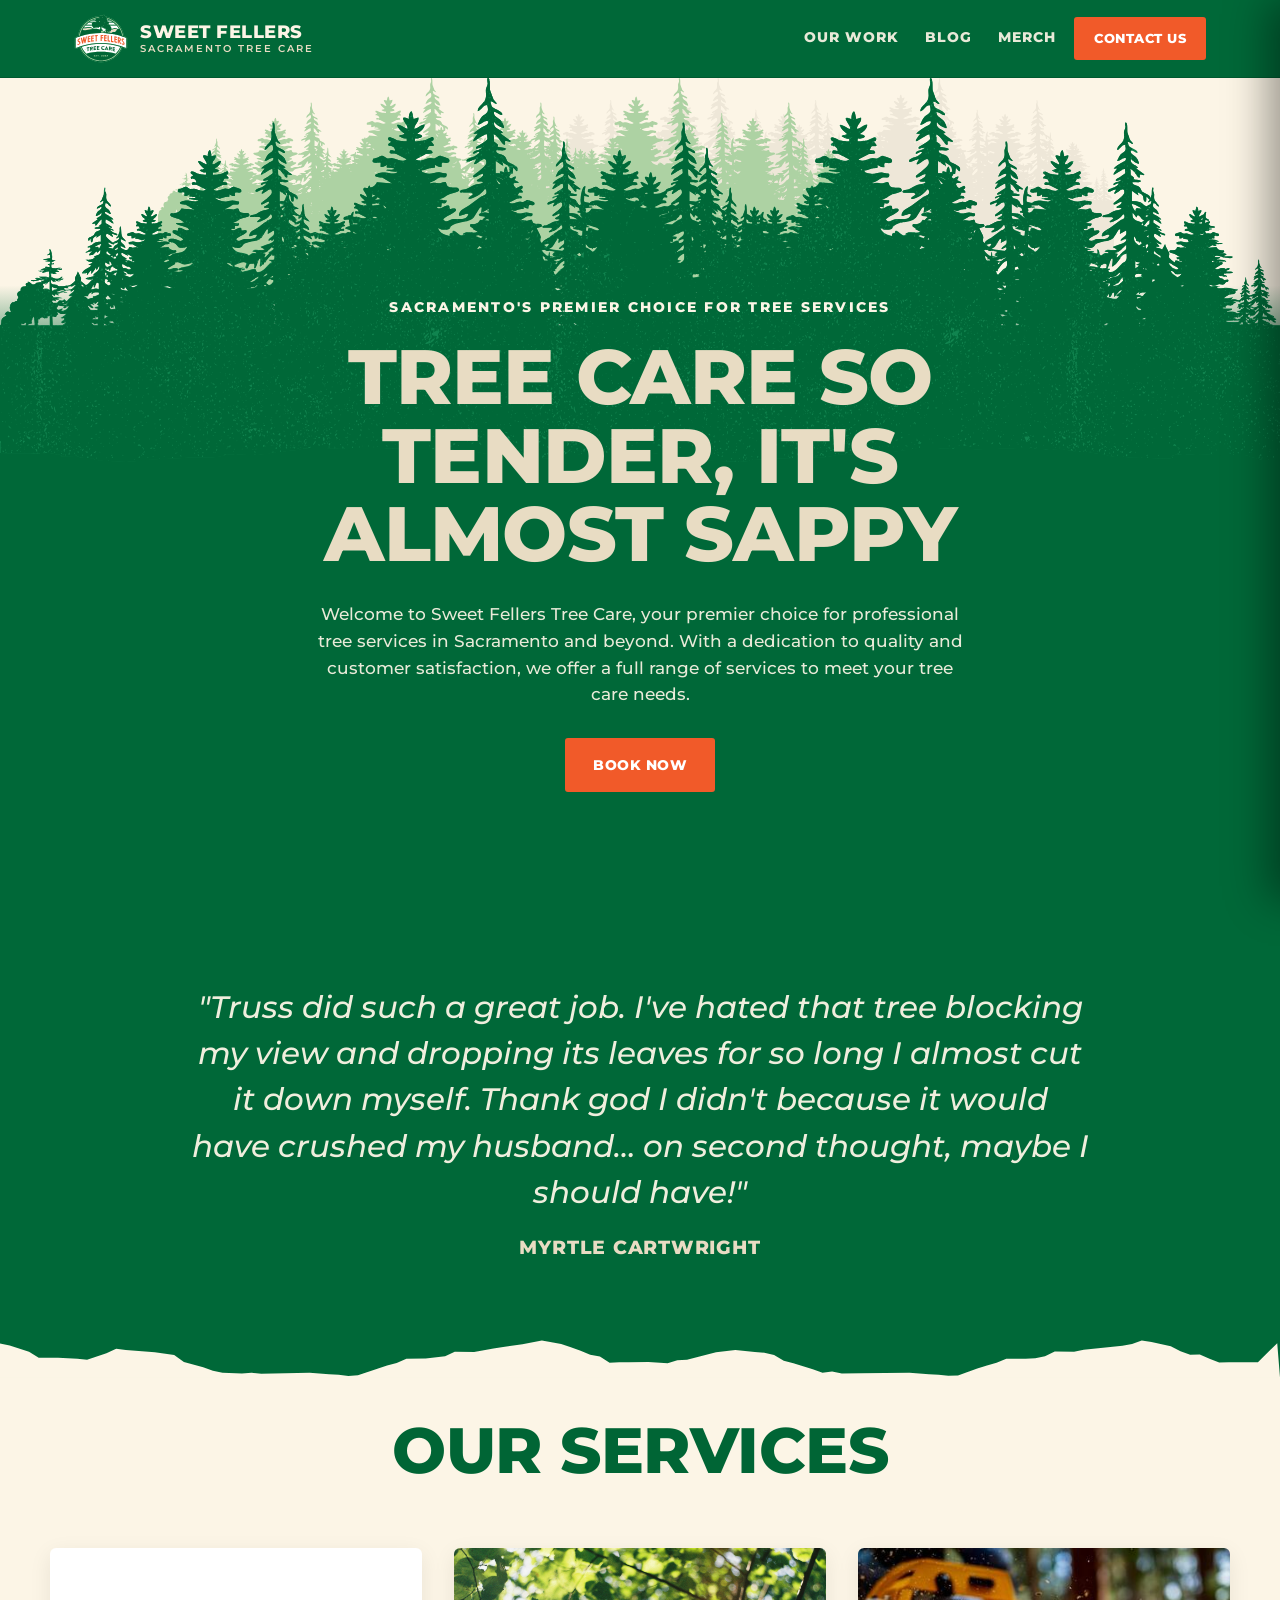
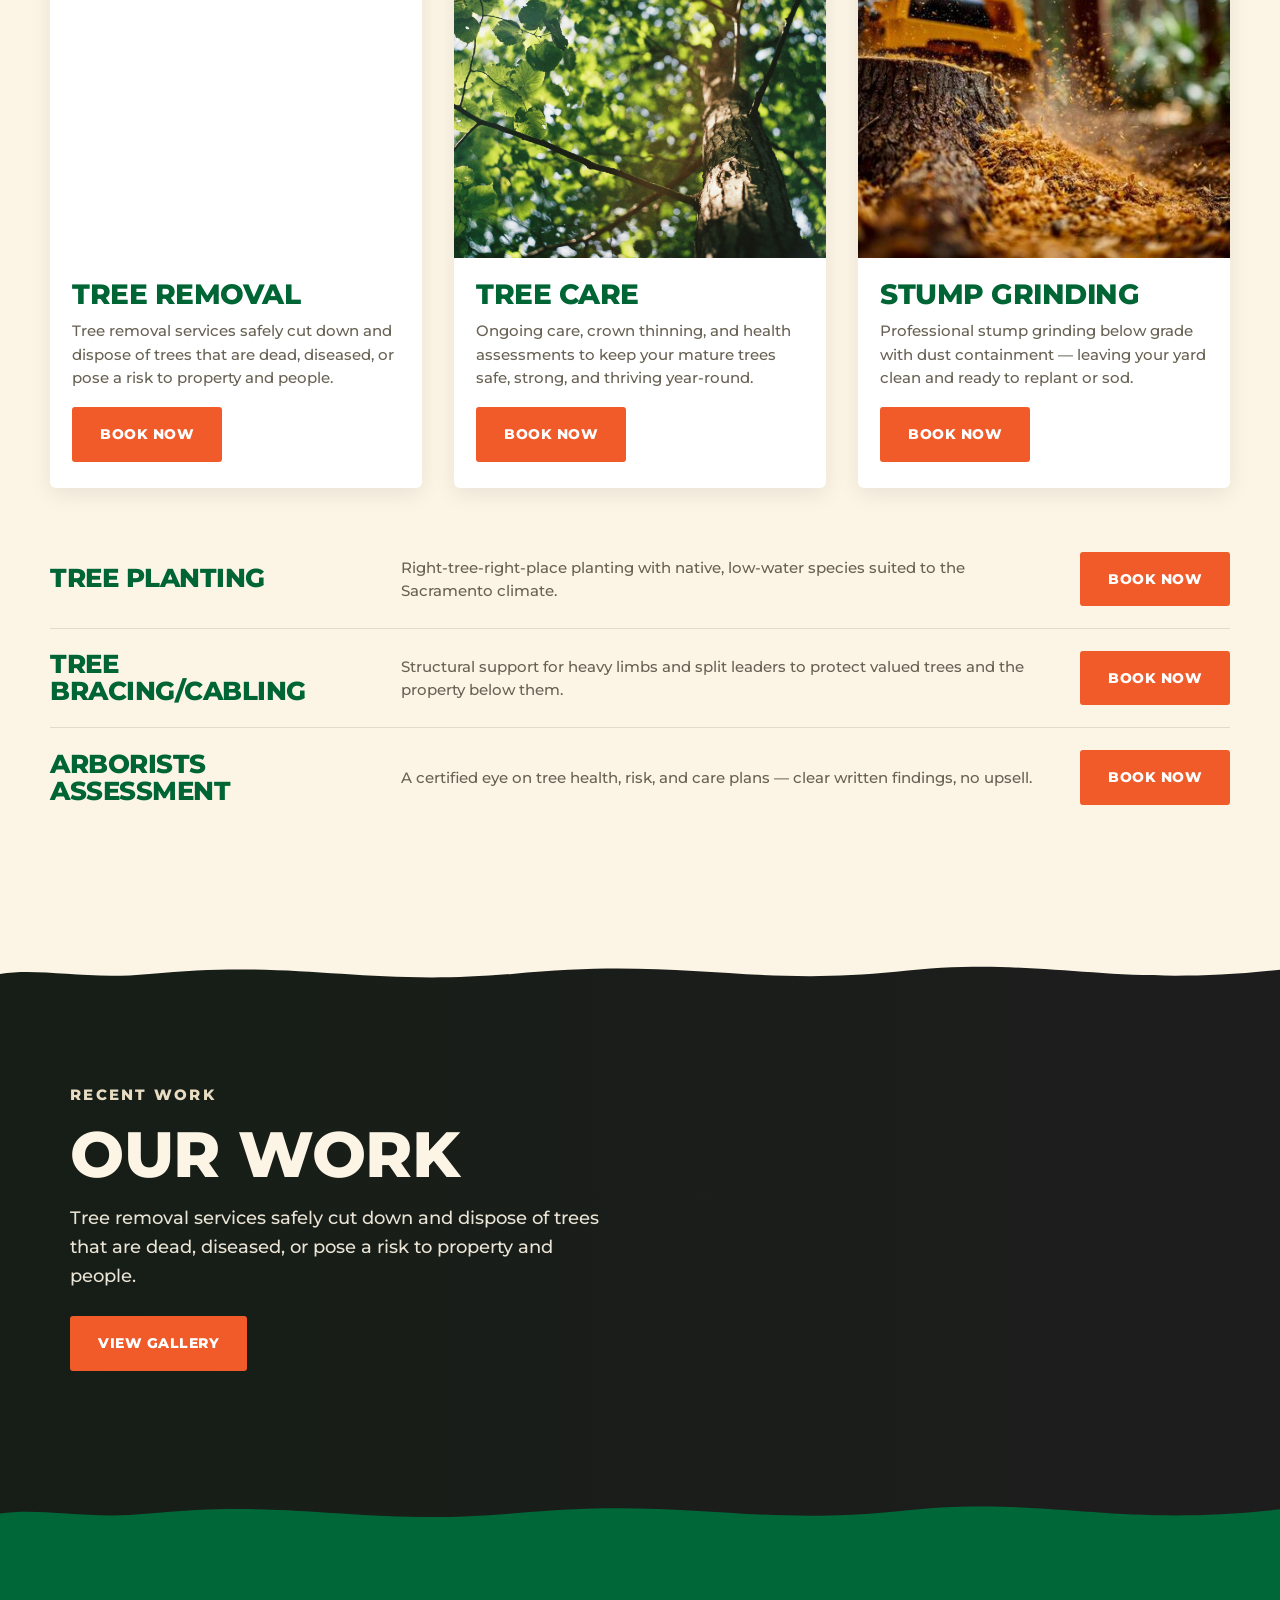
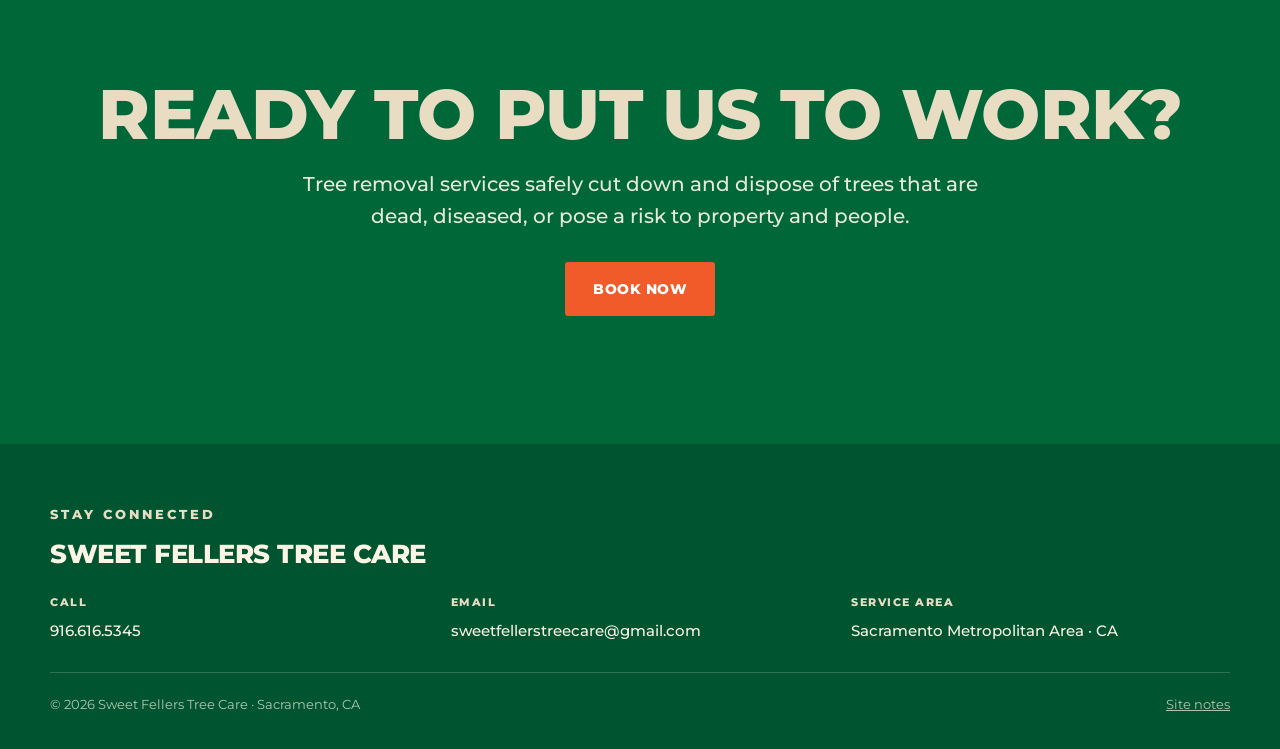
==== index.html @ e14c0d80 "push 1 060226" ====
<!DOCTYPE html>
<html lang="en">
<head>
<meta charset="UTF-8">
<meta name="viewport" content="width=device-width, initial-scale=1">
<title>Sweet Fellers Tree Care · Sacramento</title>
<meta name="description" content="Sweet Fellers Tree Care — Sacramento's premier choice for professional tree services. Tree removal, tree care, stump grinding, planting, bracing & arborist assessment.">
<meta name="robots" content="noindex, nofollow">
<meta name="theme-color" content="#006838">
<script src="/escrow/js/gate.js"></script>
<link rel="preconnect" href="https://fonts.googleapis.com">
<link rel="preconnect" href="https://fonts.gstatic.com" crossorigin>
<link href="https://fonts.googleapis.com/css2?family=Montserrat:wght@500;600;700;800;900&display=swap" rel="stylesheet">
<link rel="stylesheet" href="assets/pages.css">
<style>
  /* ── Fluid homepage. Reuses pages.css tokens/header/footer; everything below is
       real responsive layout: clamp() type, % / flex / grid, background treeline
       that scales & crops. No fixed-canvas, no transform scaling. ──────────── */

  /* HERO ---------------------------------------------------------------- */
  /* One cohesive treeline band: a cream sky strip whose BOTTOM edge is the dark
     pine silhouette, sitting on the solid green hero. The trees are drawn as a
     bottom-anchored image inside the cream strip, so their trunks meet the green
     seam exactly with no cream gaps bleeding through. Tiles seamlessly because
     imgGroup3 is a continuous treeline; --th keeps strip height == image height. */
  .hero{position:relative;background:var(--green);color:var(--cream);text-align:center;
    overflow:hidden;padding:clamp(130px,17vw,250px) 20px clamp(80px,9vw,130px)}
  /* cream wave at the hero bottom, flowing into the cream testimonial below. Solid
     toward the bottom (cream-on-cream w/ the next section), transparent toward the
     green above -> no seam line. */
  .hero__wave{position:absolute;left:0;bottom:-2px;width:100%;z-index:4;line-height:0;pointer-events:none}
  .hero__wave svg{width:100%;height:clamp(34px,4.5vw,70px);display:block}
  /* cream sky strip; its bottom edge is the dark treeline. background-size:cover
     keeps the trees' natural aspect (no vertical-stretch line artifacts), and the
     image is bottom-anchored so trunks meet the green seam with no gap line. */
  /* Treeline band. The strip background is a SOFT cream->green gradient (no hard
     colour boundary can ever produce a seam line), and its bottom 25% is the SAME
     green as the hero behind it (so the strip's own bottom edge is green-on-green =
     invisible). The full treeline paints over it, trunks landing in the green zone. */
  .hero__trees{position:absolute;left:0;right:0;top:0;height:clamp(240px,30vw,440px);
    z-index:0;pointer-events:none;
    background:linear-gradient(var(--cream) 0%, var(--cream) 54%, var(--green) 80%, var(--green) 100%)}
  /* Layered treeline (Figma depth): pale faded back row (imgVector, cream) + soft-green
     mid row (imgVector1) peeking higher, with the dark front canopy (imgGroup3) on top.
     All bottom-anchored over the cream->green gradient so trunks land in the green. */
  .hero__trees::after{content:"";position:absolute;inset:0;
    background:
      url('assets/imgGroup3.svg') no-repeat bottom center,
      url('assets/imgVector1.svg') no-repeat 28% top,
      url('assets/imgVector.svg') no-repeat 74% top;
    background-size:100% 100%, 56% auto, 50% auto}
  .hero__in{position:relative;z-index:2;max-width:1100px;margin:0 auto}
  .hero .kicker{font-weight:800;font-size:clamp(11px,1.1vw,15px);letter-spacing:.16em;
    text-transform:uppercase;color:var(--cream);margin-bottom:clamp(14px,1.6vw,20px)}
  .hero h1{font-size:clamp(34px,6vw,84px);line-height:1.02;color:var(--tan);
    text-transform:uppercase;letter-spacing:-.01em;margin:0 auto;max-width:16ch}
  .hero .lede{margin:clamp(18px,2.4vw,28px) auto 0;max-width:60ch;font-weight:500;
    text-transform:none;letter-spacing:0;font-size:clamp(15px,1.3vw,18px);
    color:rgba(252,245,230,.92);line-height:1.6}
  .hero .btn{margin-top:clamp(20px,2.4vw,30px)}

  /* TESTIMONIAL (on green — the green hero band extends through it, then a torn edge
     hands off to the cream Services section below). */
  .testi{position:relative;background:var(--green);text-align:center;
    padding:clamp(40px,6vw,90px) 20px clamp(80px,9vw,130px)}
  .testi__in{max-width:900px;margin:0 auto}
  .testi blockquote{font-weight:500;font-style:italic;color:rgba(252,245,230,.95);
    font-size:clamp(18px,2.4vw,32px);line-height:1.5;margin:0}
  .testi blockquote .who{display:block;margin-top:18px;font-style:normal;font-weight:800;
    color:var(--tan);font-size:clamp(15px,1.5vw,20px);text-transform:uppercase;letter-spacing:.04em}
  /* torn-paper divider: cream rising into the green, handing off to Services. */
  .testi__wave{position:absolute;left:0;bottom:-1px;width:100%;z-index:4;line-height:0;pointer-events:none}
  .testi__wave svg{width:100%;height:clamp(26px,3vw,46px);display:block}

  /* SERVICES (cream) --------------------------------------------------- */
  .svc{background:var(--cream);padding:clamp(20px,4vw,40px) 20px clamp(60px,8vw,110px)}
  .svc__in{max-width:1180px;margin:0 auto}
  .svc h2{text-align:center;color:var(--green-head);font-size:clamp(30px,5vw,64px);
    text-transform:uppercase;margin-bottom:clamp(36px,5vw,64px)}
  .svc-cards{display:grid;grid-template-columns:repeat(auto-fit,minmax(280px,1fr));
    gap:clamp(20px,2.5vw,34px);margin-bottom:clamp(40px,5vw,70px)}
  .svc-card{background:#fff;border-radius:6px;overflow:hidden;box-shadow:0 6px 22px rgba(0,0,0,.08);
    display:flex;flex-direction:column}
  .svc-card .ph{aspect-ratio:6/5;background-size:cover;background-position:center}
  .svc-card .b{padding:22px 22px 26px;display:flex;flex-direction:column;flex:1}
  .svc-card h3{color:var(--green-head);font-size:clamp(20px,2.2vw,30px);margin-bottom:10px}
  .svc-card p{text-transform:none;letter-spacing:0;font-weight:500;color:var(--ink);
    font-size:15px;line-height:1.55;margin-bottom:18px}
  .svc-card .btn{margin-top:auto;align-self:flex-start}
  .svc-rows{display:grid;gap:clamp(14px,2vw,22px)}
  .svc-row{display:grid;grid-template-columns:minmax(170px,1fr) 2fr auto;gap:24px;align-items:center;
    padding-bottom:clamp(14px,2vw,22px);border-bottom:1px solid var(--line)}
  .svc-row:last-child{border-bottom:0}
  .svc-row h4{color:var(--green-head);font-size:clamp(18px,2vw,28px);text-transform:uppercase}
  .svc-row p{text-transform:none;letter-spacing:0;font-weight:500;color:var(--ink);font-size:15px;line-height:1.55}
  @media(max-width:680px){.svc-row{grid-template-columns:1fr;gap:8px}.svc-row .btn{justify-self:start}}

  /* OUR WORK (full-bleed photo w/ wavy edges) -------------------------- */
  .work{position:relative;color:var(--cream);background:#1d1d1d;overflow:hidden}
  .work__bg{position:absolute;inset:0;background-image:url('assets/imgMathiasRedingPRPiZt3ZfUqUnsplash2.jpg');
    background-size:cover;background-position:center}
  .work__bg::after{content:"";position:absolute;inset:0;
    background:linear-gradient(90deg,rgba(20,30,20,.78),rgba(20,30,20,.25) 60%,rgba(20,30,20,0))}
  /* Wave edges: each SVG is taller than the visible wave and its SOLID half
     overlaps generously into its own section's colour (cream above / green below)
     so there is no thin gap/line where it meets the flat fill. Negative offset
     pulls the solid edge past the section boundary. */
  .wave{position:absolute;left:0;width:100%;line-height:0;z-index:4;display:block;pointer-events:none}
  .wave svg{width:100%;height:clamp(40px,5vw,80px);display:block}
  .wave.top{top:-2px}.wave.bot{bottom:-2px}
  .work__in{position:relative;z-index:3;max-width:1180px;margin:0 auto;
    padding:clamp(90px,12vw,170px) 20px clamp(110px,14vw,190px)}
  .work__in .kicker{font-weight:800;font-size:clamp(11px,1.3vw,15px);letter-spacing:.15em;
    text-transform:uppercase;color:var(--tan);margin-bottom:14px}
  .work__in h2{font-size:clamp(34px,5vw,64px);text-transform:uppercase;margin-bottom:16px}
  .work__in p{text-transform:none;letter-spacing:0;font-weight:500;max-width:46ch;
    font-size:clamp(15px,1.5vw,18px);line-height:1.6;margin-bottom:26px;color:rgba(252,245,230,.92)}

  /* CTA (green) -------------------------------------------------------- */
  .cta{background:var(--green);color:var(--cream);text-align:center;padding:clamp(70px,10vw,130px) 20px}
  .cta h2{color:var(--tan);font-size:clamp(32px,5.5vw,72px);text-transform:uppercase;margin-bottom:16px}
  .cta p{text-transform:none;letter-spacing:0;font-weight:500;max-width:54ch;margin:0 auto 30px;
    font-size:clamp(15px,1.6vw,20px);line-height:1.6;color:rgba(252,245,230,.92)}
</style>
</head>
<body>

<header class="sf-header">
  <div class="sf-header__in">
    <a href="index.html" class="sf-brand">
      <img src="assets/logo.svg" alt="Sweet Fellers tree emblem">
      <span class="wm"><span class="nm">SWEET FELLERS</span><span class="tg">SACRAMENTO TREE CARE</span></span>
    </a>
    <nav class="sf-nav" aria-label="Primary">
      <a href="gallery.html">Our Work</a>
      <a href="blog.html">Blog</a>
      <a href="shop.html">Merch</a>
    </nav>
    <a href="mailto:Sweetfellerstreecare@gmail.com?subject=Sweet%20Fellers%20enquiry" class="sf-cta">Contact Us</a>
    <button class="sf-burger" aria-label="Open menu" onclick="sfOpen()"><span></span><span></span><span></span></button>
  </div>
</header>

<section class="hero">
  <div class="hero__trees" aria-hidden="true"></div>
  <div class="hero__in">
    <p class="kicker">Sacramento's Premier Choice for Tree Services</p>
    <h1>Tree care so tender, it's almost sappy</h1>
    <p class="lede">Welcome to Sweet Fellers Tree Care, your premier choice for professional tree services in Sacramento and beyond. With a dedication to quality and customer satisfaction, we offer a full range of services to meet your tree care needs.</p>
    <a href="mailto:Sweetfellerstreecare@gmail.com?subject=Book%20Now" class="btn primary">Book Now</a>
  </div>
</section>

<section class="testi">
  <div class="testi__in">
    <blockquote>
      "Truss did such a great job. I've hated that tree blocking my view and dropping its leaves for so long I almost cut it down myself. Thank god I didn't because it would have crushed my husband… on second thought, maybe I should have!"
      <span class="who">Myrtle Cartwright</span>
    </blockquote>
  </div>
  <span class="testi__wave" aria-hidden="true"><svg viewBox="0 0 1200 26.3" preserveAspectRatio="none"><path d="M0,26.3 L0.0,3.16 L9.1,4.42 L27.2,8.78 L36.3,12.82 L54.4,12.82 L72.6,13.46 L81.6,14.16 L99.8,9.78 L108.9,6.76 L117.9,7.56 L145.1,9.11 L163.3,10.91 L172.4,15.68 L190.5,19.42 L199.6,21.81 L208.6,23.09 L226.8,23.61 L235.9,23.11 L244.9,23.84 L290.3,23.04 L308.4,24.07 L317.5,24.55 L326.6,25.28 L335.6,24.77 L353.8,20.30 L362.9,18.16 L371.9,16.42 L381.0,13.59 L399.1,13.39 L417.3,11.75 L426.3,8.67 L444.5,8.88 L453.6,7.63 L462.6,6.49 L471.7,5.51 L489.8,3.55 L508.0,1.05 L517.1,2.18 L526.1,3.35 L535.2,5.57 L544.3,8.13 L553.3,10.84 L562.4,12.02 L571.5,16.30 L580.6,15.94 L589.6,15.87 L607.8,15.80 L625.9,16.55 L635.0,14.54 L644.1,14.23 L662.2,10.73 L671.3,9.08 L689.4,7.60 L707.6,8.83 L716.6,9.49 L725.7,10.91 L734.8,14.85 L743.8,16.60 L762.0,20.65 L771.1,23.09 L780.1,22.25 L789.2,23.64 L807.3,23.50 L852.7,23.07 L870.8,24.07 L879.9,24.57 L889.0,25.11 L898.1,24.99 L916.2,20.28 L925.3,18.13 L934.3,16.35 L943.4,13.53 L961.6,13.46 L970.6,13.16 L979.7,11.79 L988.8,8.63 L1006.9,8.81 L1016.0,7.44 L1052.3,4.67 L1061.3,3.48 L1070.4,1.00 L1079.5,2.09 L1097.6,4.91 L1106.7,8.40 L1115.8,10.86 L1124.8,10.54 L1133.9,13.48 L1143.0,16.09 L1152.1,15.85 L1179.3,15.85 L1197.4,2.86 L1200,26.3 Z" fill="#fcf5e6"/></svg></span>
</section>

<section class="svc">
  <div class="svc__in">
    <h2>Our Services</h2>
    <div class="svc-cards">
      <article class="svc-card"><div class="ph" style="background-image:url('assets/service_tree_removal.png')"></div>
        <div class="b"><h3>Tree Removal</h3><p>Tree removal services safely cut down and dispose of trees that are dead, diseased, or pose a risk to property and people.</p>
        <a href="mailto:Sweetfellerstreecare@gmail.com?subject=Tree%20Removal" class="btn primary">Book Now</a></div></article>
      <article class="svc-card"><div class="ph" style="background-image:url('assets/service_tree_care.png')"></div>
        <div class="b"><h3>Tree Care</h3><p>Ongoing care, crown thinning, and health assessments to keep your mature trees safe, strong, and thriving year-round.</p>
        <a href="mailto:Sweetfellerstreecare@gmail.com?subject=Tree%20Care" class="btn primary">Book Now</a></div></article>
      <article class="svc-card"><div class="ph" style="background-image:url('assets/service_stump.png')"></div>
        <div class="b"><h3>Stump Grinding</h3><p>Professional stump grinding below grade with dust containment — leaving your yard clean and ready to replant or sod.</p>
        <a href="mailto:Sweetfellerstreecare@gmail.com?subject=Stump%20Grinding" class="btn primary">Book Now</a></div></article>
    </div>
    <div class="svc-rows">
      <div class="svc-row"><h4>Tree Planting</h4><p>Right-tree-right-place planting with native, low-water species suited to the Sacramento climate.</p>
        <a href="mailto:Sweetfellerstreecare@gmail.com?subject=Tree%20Planting" class="btn primary">Book Now</a></div>
      <div class="svc-row"><h4>Tree Bracing/Cabling</h4><p>Structural support for heavy limbs and split leaders to protect valued trees and the property below them.</p>
        <a href="mailto:Sweetfellerstreecare@gmail.com?subject=Tree%20Bracing" class="btn primary">Book Now</a></div>
      <div class="svc-row"><h4>Arborists Assessment</h4><p>A certified eye on tree health, risk, and care plans — clear written findings, no upsell.</p>
        <a href="mailto:Sweetfellerstreecare@gmail.com?subject=Arborist%20Assessment" class="btn primary">Book Now</a></div>
    </div>
  </div>
</section>

<section class="work">
  <div class="work__bg" role="img" aria-label="Sweet Fellers crew cutting a tree with a chainsaw"></div>
  <span class="wave top" aria-hidden="true"><svg viewBox="0 0 1200 60" preserveAspectRatio="none"><path d="M0,0 L1200,0 L1200,40 C1040,58 980,26 840,42 C700,56 640,28 480,44 C340,56 280,30 140,44 C80,50 40,38 0,44 Z" fill="#fcf5e6"/></svg></span>
  <div class="work__in">
    <p class="kicker">Recent Work</p>
    <h2>Our Work</h2>
    <p>Tree removal services safely cut down and dispose of trees that are dead, diseased, or pose a risk to property and people.</p>
    <a href="gallery.html" class="btn primary">View Gallery</a>
  </div>
  <span class="wave bot" aria-hidden="true"><svg viewBox="0 0 1200 60" preserveAspectRatio="none"><path d="M0,60 L1200,60 L1200,20 C1040,38 980,6 840,22 C700,36 640,8 480,24 C340,36 280,10 140,24 C80,30 40,18 0,24 Z" fill="#006838"/></svg></span>
</section>

<section class="cta">
  <h2>Ready to put us to work?</h2>
  <p>Tree removal services safely cut down and dispose of trees that are dead, diseased, or pose a risk to property and people.</p>
  <a href="mailto:Sweetfellerstreecare@gmail.com?subject=Book%20Now" class="btn primary">Book Now</a>
</section>

<footer class="sf-footer">
  <div class="sf-footer__in">
    <p class="sf-eyebrow">Stay Connected</p>
    <h3>Sweet Fellers Tree Care</h3>
    <div class="sf-foot-grid">
      <div class="sf-foot-item"><span class="label">Call</span><a href="tel:+19166165345">916.616.5345</a></div>
      <div class="sf-foot-item"><span class="label">Email</span><a href="mailto:Sweetfellerstreecare@gmail.com">sweetfellerstreecare@gmail.com</a></div>
      <div class="sf-foot-item"><span class="label">Service Area</span><span class="v">Sacramento Metropolitan Area · CA</span></div>
    </div>
    <div class="sf-legal">
      <span>© <span id="sf-yr">2026</span> Sweet Fellers Tree Care · Sacramento, CA</span>
      <span><a href="navi-notes.html">Site notes</a></span>
    </div>
  </div>
</footer>

<div class="sf-drawer-ov" onclick="sfClose()"></div>
<aside class="sf-drawer" aria-label="Site menu">
  <button class="x" aria-label="Close menu" onclick="sfClose()">&times;</button>
  <a href="index.html" style="color:var(--tan)">Home</a>
  <a href="gallery.html">Our Work</a>
  <a href="blog.html">Blog</a>
  <a href="shop.html">Merch</a>
  <a href="mailto:Sweetfellerstreecare@gmail.com">Contact</a>
  <a href="tel:+19166165345">Call (916) 616-5345</a>
</aside>

<script>
function sfOpen(){document.querySelector('.sf-drawer').classList.add('open');document.querySelector('.sf-drawer-ov').classList.add('open');}
function sfClose(){document.querySelector('.sf-drawer').classList.remove('open');document.querySelector('.sf-drawer-ov').classList.remove('open');}
var y=document.getElementById('sf-yr');if(y)y.textContent=new Date().getFullYear();
</script>
</body>
</html>
---- assets/pages.css ----
/* Sweet Fellers — shared styling for the secondary pages (Our Work, Blog, Merch,
   Navi Notes). Echoes the 1:1 main page: forest green / cream / rust, Montserrat,
   organic feel, "Stay Connected" footer. Responsive (the main index is a fixed
   1728px Figma repro; these are normal fluid pages in the same visual language). */

:root{
  --green:#006838;          /* brand green (hero/footer/cta) */
  --green-dark:#005530;      /* darker green for depth */
  --green-head:#006535;      /* services heading green */
  --cream:#fcf5e6;           /* warm body bg */
  --tan:#e8dcc3;             /* headline tan on green */
  --rust:#f15a29;            /* the one "act" color */
  --rust-dark:#d94c1f;
  --ink:#686254;             /* body gray on cream */
  --soft-green:#add2a3;      /* soft testimonial green */
  --line:rgba(104,98,84,.18);
  --maxw:1180px;
  --font:'Montserrat',system-ui,-apple-system,'Segoe UI',sans-serif;
}
*,*::before,*::after{box-sizing:border-box;margin:0;padding:0}
html{scroll-behavior:smooth}
body{font-family:var(--font);background:var(--cream);color:var(--ink);line-height:1.6;
  -webkit-font-smoothing:antialiased}
img{max-width:100%;display:block}
a{color:inherit;text-decoration:none}
h1,h2,h3,h4{font-weight:800;text-transform:uppercase;line-height:1.05;letter-spacing:-.5px}

/* ── header ─────────────────────────────────────────────── */
.sf-header{position:sticky;top:0;z-index:50;background:var(--green);
  border-bottom:1px solid rgba(0,0,0,.15)}
.sf-header__in{max-width:var(--maxw);margin:0 auto;display:flex;align-items:center;
  gap:18px;padding:14px 24px}
.sf-brand{display:flex;align-items:center;gap:12px;margin-right:auto}
.sf-brand img{width:54px;height:auto}
.sf-brand .wm{display:flex;flex-direction:column;line-height:1}
.sf-brand .wm .nm{font-weight:800;font-size:18px;color:var(--cream);letter-spacing:.5px}
.sf-brand .wm .tg{font-weight:600;font-size:10px;color:var(--tan);letter-spacing:2px;margin-top:3px}
.sf-nav{display:flex;gap:26px}
.sf-nav a{font-weight:800;font-size:14px;text-transform:uppercase;letter-spacing:1px;
  color:var(--cream);opacity:.92;padding:4px 0;border-bottom:2px solid transparent;transition:.15s}
.sf-nav a:hover,.sf-nav a[aria-current="page"]{opacity:1;border-bottom-color:var(--rust)}
.sf-cta{background:var(--rust);color:#fff;font-weight:800;font-size:13px;text-transform:uppercase;
  letter-spacing:.5px;padding:11px 20px;border-radius:3px;transition:.15s}
.sf-cta:hover{background:var(--rust-dark)}
.sf-burger{display:none;background:transparent;border:0;cursor:pointer;flex-direction:column;
  gap:5px;padding:6px}
.sf-burger span{width:24px;height:2px;background:var(--cream);border-radius:2px}

/* ── organic torn edge (green↔cream) ────────────────────── */
.torn{display:block;width:100%;height:34px;line-height:0}
.torn svg{width:100%;height:100%;display:block}

/* ── hero / subhero band ────────────────────────────────── */
/* Hero echoes the homepage's LAYERED treeline (Figma depth): a cream sky fading into
   the green band, with the dark front canopy (imgGroup3, full-width, bottom-anchored)
   in front and the pale (imgVector) + soft-green (imgVector1) distant rows behind it,
   offset horizontally and sized smaller (auto height = natural aspect, no horizontal
   stretch). The back rows sit higher (position:top) so their baselines land in the
   cream zone, not on green — so no stray cream seam line. */
.sf-hero{position:relative;background:var(--green);color:var(--cream);overflow:hidden;
  padding:200px 24px 96px;text-align:center}
/* cream→green sky: soft fade, bottom is solid green so the strip's own edge is
   invisible against the hero behind it. */
.sf-hero::before{content:"";position:absolute;left:0;right:0;top:0;
  height:clamp(240px,30vw,440px);z-index:0;
  background:linear-gradient(var(--cream) 0%,var(--cream) 54%,var(--green) 80%,var(--green) 100%)}
/* layered treeline: dark front (full) + pale & soft-green distant rows offset behind. */
.sf-hero::after{content:"";position:absolute;left:0;right:0;top:0;
  height:clamp(240px,30vw,440px);z-index:1;pointer-events:none;
  background:
    url('imgGroup3.svg') no-repeat bottom center,
    url('imgVector1.svg') no-repeat 28% top,
    url('imgVector.svg') no-repeat 74% top;
  background-size:100% 100%, 56% auto, 50% auto}
.sf-hero__in{position:relative;z-index:2;max-width:900px;margin:0 auto}
.sf-eyebrow{font-weight:800;font-size:13px;letter-spacing:3px;text-transform:uppercase;
  color:var(--tan);margin-bottom:16px}
.sf-hero h1{font-size:clamp(40px,7vw,86px);color:var(--tan)}
.sf-hero p.lede{margin:22px auto 0;max-width:640px;font-weight:500;font-size:17px;
  color:rgba(252,245,230,.9);text-transform:none;letter-spacing:0}

/* ── content sections (cream) ───────────────────────────── */
.sf-section{max-width:var(--maxw);margin:0 auto;padding:72px 24px}
.sf-section__head{text-align:center;margin-bottom:44px}
.sf-section__head .sf-eyebrow{color:var(--rust)}
.sf-section__head h2{font-size:clamp(30px,4.5vw,56px);color:var(--green-head)}
.sf-section__head p{text-transform:none;letter-spacing:0;font-weight:500;color:var(--ink);
  max-width:620px;margin:14px auto 0}

/* ── cards (Our Work / Blog) ────────────────────────────── */
.sf-grid{display:grid;grid-template-columns:repeat(auto-fill,minmax(320px,1fr));gap:26px}
.sf-card{background:#fff;border-radius:6px;overflow:hidden;box-shadow:0 6px 24px rgba(0,0,0,.08);
  display:flex;flex-direction:column;transition:transform .18s,box-shadow .18s}
.sf-card:hover{transform:translateY(-4px);box-shadow:0 14px 36px rgba(0,0,0,.14)}
.sf-card .ph{aspect-ratio:4/3;background-size:cover;background-position:center}
.sf-card .body{padding:22px 22px 26px;display:flex;flex-direction:column;flex:1}
.sf-card .place{font-weight:800;font-size:11px;letter-spacing:1.5px;color:var(--rust);
  text-transform:uppercase;margin-bottom:8px}
.sf-card h4{font-size:21px;color:var(--green-head);margin-bottom:10px}
.sf-card p{text-transform:none;letter-spacing:0;font-weight:500;font-size:14.5px;color:var(--ink)}
.sf-card .more{margin-top:16px;font-weight:800;font-size:12px;letter-spacing:1px;color:var(--rust);
  text-transform:uppercase}

/* ── buttons ────────────────────────────────────────────── */
.btn{display:inline-block;font-weight:800;font-size:14px;text-transform:uppercase;letter-spacing:.5px;
  padding:14px 26px;border-radius:3px;transition:.15s;cursor:pointer;border:2px solid transparent}
.btn.primary{background:var(--rust);color:#fff}
.btn.primary:hover{background:var(--rust-dark)}
.btn.outline{background:transparent;color:var(--cream);border-color:rgba(252,245,230,.5)}
.btn.outline:hover{border-color:var(--cream)}
.btn.green{background:var(--green);color:var(--cream)}
.btn.green:hover{background:var(--green-dark)}

/* ── final CTA band ─────────────────────────────────────── */
.sf-finalcta{background:var(--green);color:var(--cream);text-align:center;padding:80px 24px}
.sf-finalcta h2{font-size:clamp(30px,4.5vw,52px);color:var(--tan);margin-bottom:14px}
.sf-finalcta p{text-transform:none;letter-spacing:0;font-weight:500;max-width:600px;margin:0 auto 28px;
  color:rgba(252,245,230,.9)}
.sf-cta-row{display:flex;gap:14px;justify-content:center;flex-wrap:wrap}

/* ── footer (Stay Connected) ────────────────────────────── */
.sf-footer{background:var(--green-dark);color:var(--cream);padding:60px 24px 34px}
.sf-footer__in{max-width:var(--maxw);margin:0 auto}
.sf-footer .sf-eyebrow{color:var(--tan)}
.sf-footer h3{font-size:26px;color:var(--cream);margin-bottom:26px}
.sf-foot-grid{display:grid;grid-template-columns:repeat(auto-fit,minmax(200px,1fr));gap:22px;
  padding-bottom:28px;border-bottom:1px solid rgba(252,245,230,.18)}
.sf-foot-item .label{display:block;font-weight:800;font-size:11px;letter-spacing:1.5px;
  color:var(--tan);text-transform:uppercase;margin-bottom:6px}
.sf-foot-item a,.sf-foot-item span.v{font-weight:500;text-transform:none;letter-spacing:0;font-size:15px}
.sf-foot-item a:hover{color:var(--rust)}
.sf-legal{display:flex;justify-content:space-between;flex-wrap:wrap;gap:10px;margin-top:22px;
  font-size:12.5px;color:rgba(252,245,230,.7);text-transform:none;letter-spacing:0}
.sf-legal a{text-decoration:underline}
.sf-legal a:hover{color:var(--rust)}

/* ── mobile drawer ──────────────────────────────────────── */
.sf-drawer-ov{position:fixed;inset:0;background:rgba(0,0,0,.5);opacity:0;visibility:hidden;
  transition:.2s;z-index:60}
.sf-drawer-ov.open{opacity:1;visibility:visible}
.sf-drawer{position:fixed;top:0;right:0;height:100%;width:280px;max-width:84vw;background:var(--green);
  z-index:70;transform:translateX(100%);transition:.22s;padding:74px 26px 26px;display:flex;
  flex-direction:column;gap:4px;box-shadow:-12px 0 40px rgba(0,0,0,.4)}
.sf-drawer.open{transform:translateX(0)}
.sf-drawer a{font-weight:800;text-transform:uppercase;font-size:15px;letter-spacing:1px;
  color:var(--cream);padding:13px 0;border-bottom:1px solid rgba(252,245,230,.12)}
.sf-drawer a:hover{color:var(--rust)}
.sf-drawer .x{position:absolute;top:18px;right:22px;background:0;border:0;color:var(--cream);
  font-size:30px;cursor:pointer;line-height:1}

@media(max-width:760px){
  .sf-nav,.sf-header .sf-cta{display:none}
  .sf-burger{display:flex}
  .sf-section{padding:54px 20px}
  .sf-hero{padding:64px 20px 74px}
}
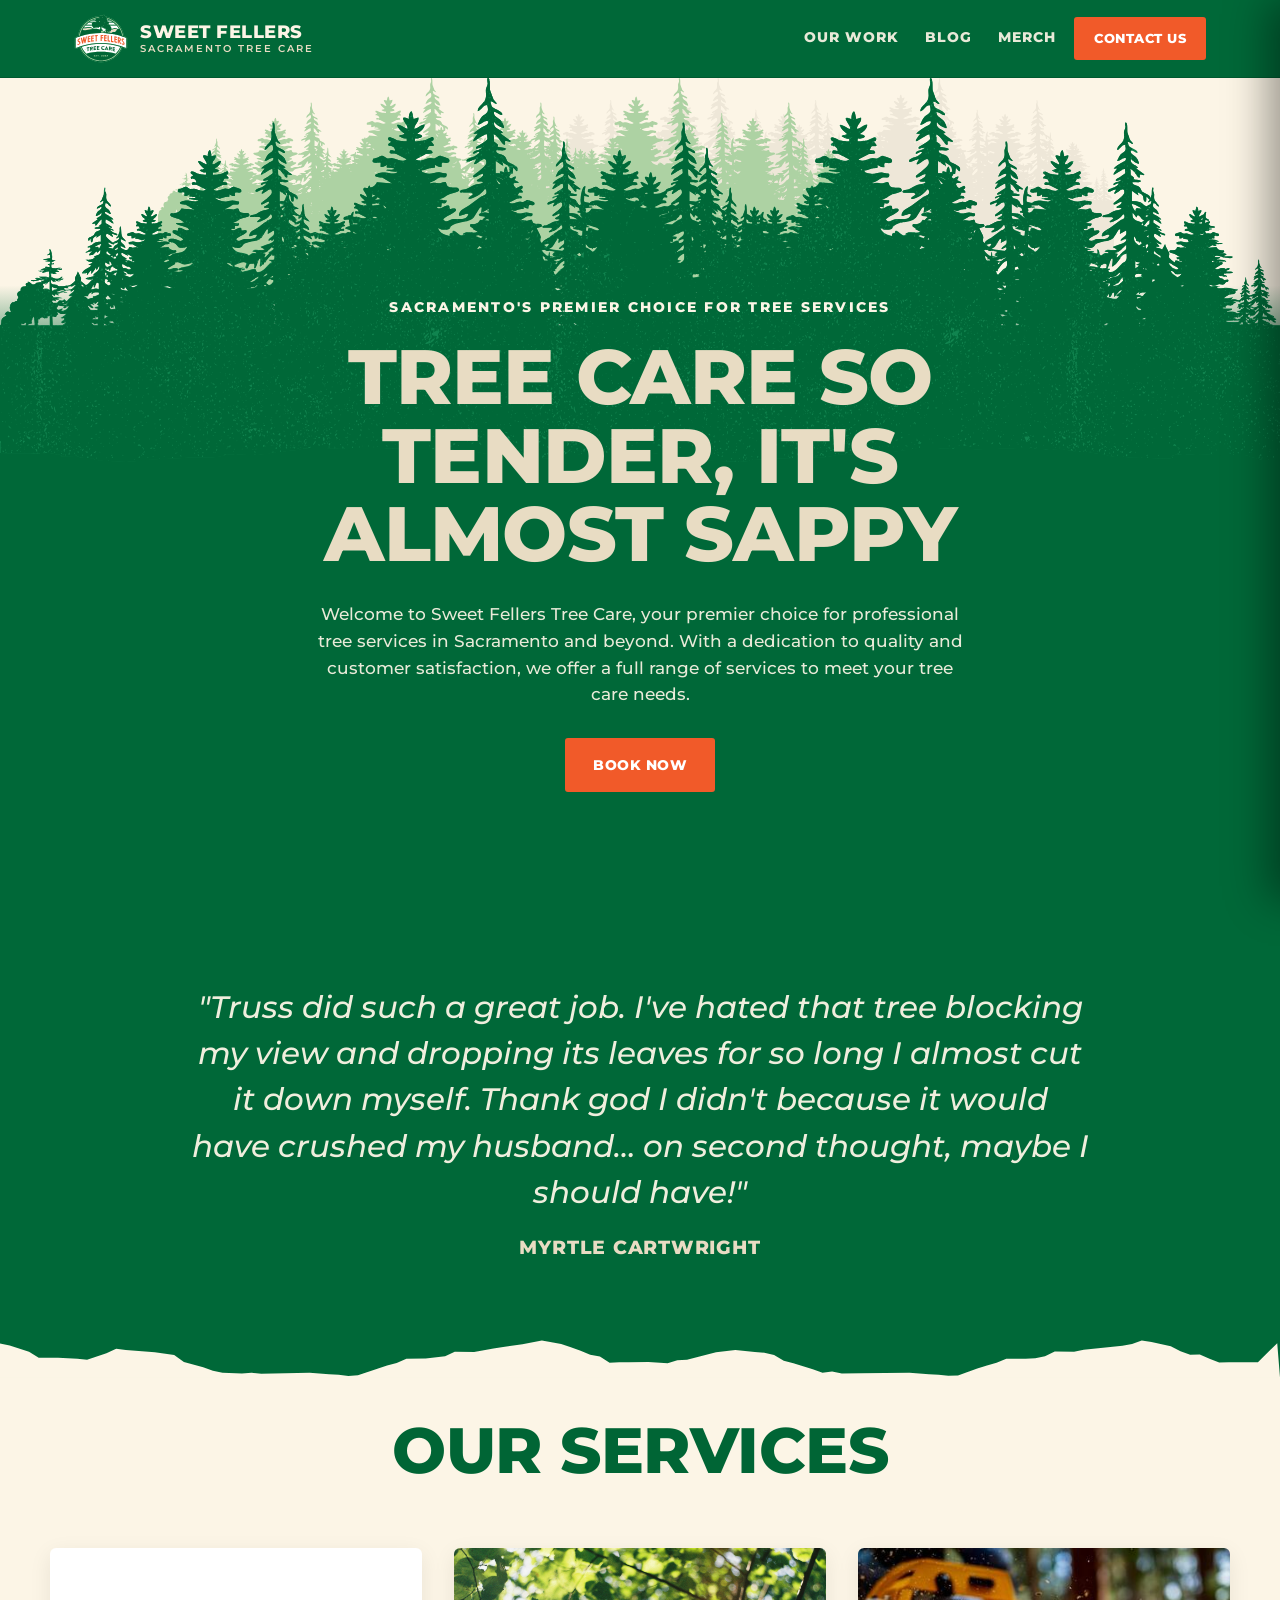
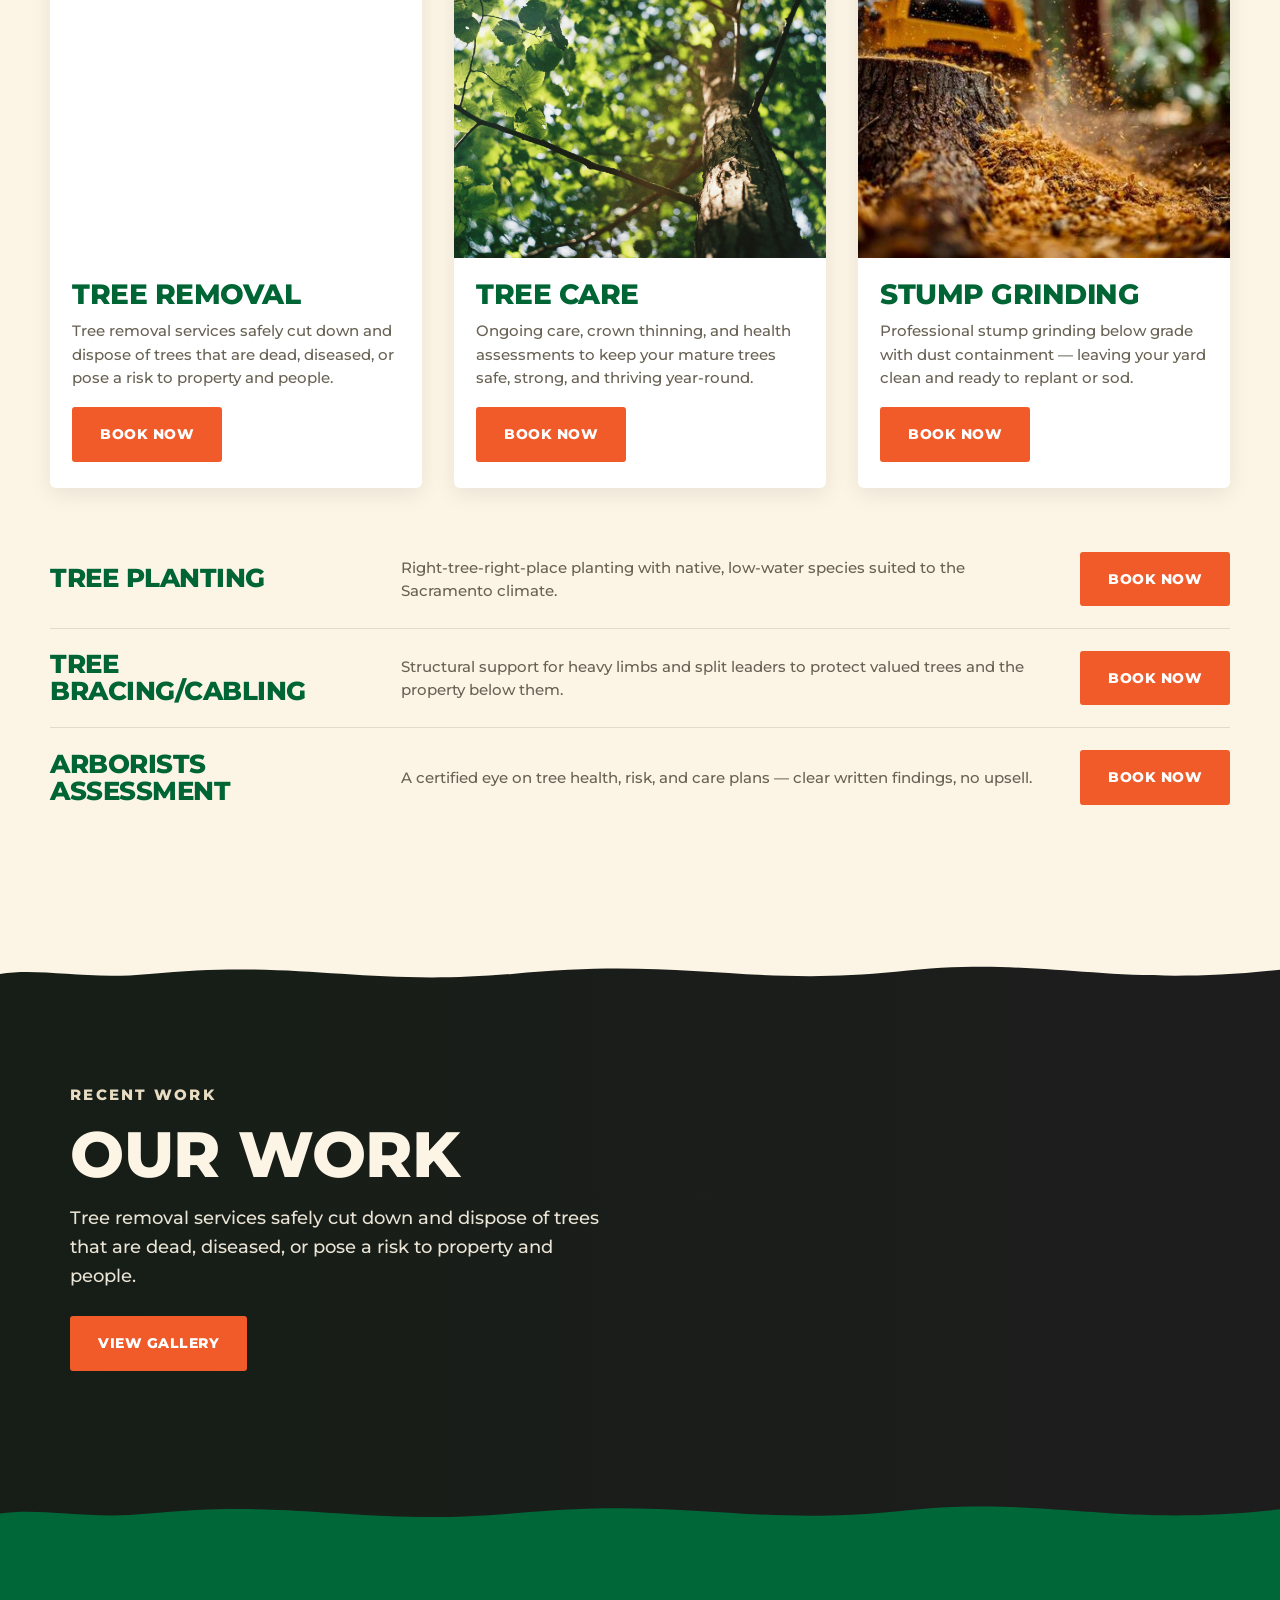
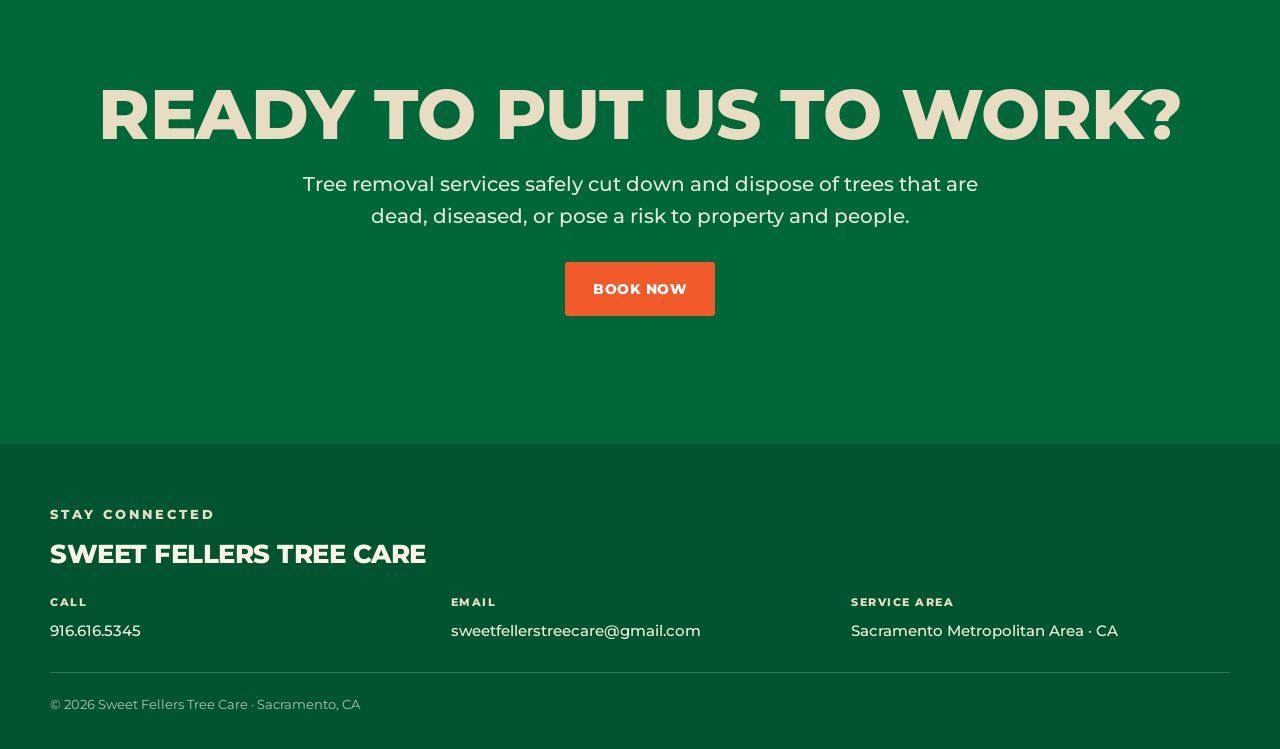
==== commit 2df90353: "Strip Navi Notes + preview scaffolding; add live Instagram feed to blog - Remove navi-notes.html and" ====
--- a/index.html
+++ b/index.html
@@ -5,9 +5,7 @@
 <meta name="viewport" content="width=device-width, initial-scale=1">
 <title>Sweet Fellers Tree Care · Sacramento</title>
 <meta name="description" content="Sweet Fellers Tree Care — Sacramento's premier choice for professional tree services. Tree removal, tree care, stump grinding, planting, bracing & arborist assessment.">
-<meta name="robots" content="noindex, nofollow">
 <meta name="theme-color" content="#006838">
-<script src="/escrow/js/gate.js"></script>
 <link rel="preconnect" href="https://fonts.googleapis.com">
 <link rel="preconnect" href="https://fonts.gstatic.com" crossorigin>
 <link href="https://fonts.googleapis.com/css2?family=Montserrat:wght@500;600;700;800;900&display=swap" rel="stylesheet">
@@ -215,7 +213,6 @@
     </div>
     <div class="sf-legal">
       <span>© <span id="sf-yr">2026</span> Sweet Fellers Tree Care · Sacramento, CA</span>
-      <span><a href="navi-notes.html">Site notes</a></span>
     </div>
   </div>
 </footer>
--- a/assets/pages.css
+++ b/assets/pages.css
@@ -1,5 +1,5 @@
-/* Sweet Fellers — shared styling for the secondary pages (Our Work, Blog, Merch,
-   Navi Notes). Echoes the 1:1 main page: forest green / cream / rust, Montserrat,
+/* Sweet Fellers — shared styling for the secondary pages (Our Work, Blog, Merch).
+   Echoes the 1:1 main page: forest green / cream / rust, Montserrat,
    organic feel, "Stay Connected" footer. Responsive (the main index is a fixed
    1728px Figma repro; these are normal fluid pages in the same visual language). */
 
@@ -148,9 +148,57 @@
 .sf-drawer .x{position:absolute;top:18px;right:22px;background:0;border:0;color:var(--cream);
   font-size:30px;cursor:pointer;line-height:1}
 
+/* ── Instagram feed (live, auto-updating via Behold; custom tiles) ─ */
+.sf-ig__head{display:flex;align-items:flex-end;justify-content:space-between;gap:18px;
+  flex-wrap:wrap;margin-bottom:30px}
+.sf-ig__head .sf-eyebrow{color:var(--rust)}
+.sf-ig__head h2{font-size:clamp(28px,4.2vw,50px);color:var(--green-head)}
+.sf-ig__head .sub{text-transform:none;letter-spacing:0;font-weight:500;color:var(--ink);
+  margin-top:8px;max-width:560px}
+.sf-ig__follow{display:inline-flex;align-items:center;gap:9px;background:var(--green);color:var(--cream);
+  font-weight:800;font-size:13px;text-transform:uppercase;letter-spacing:.5px;padding:12px 20px;
+  border-radius:3px;white-space:nowrap;transition:.15s}
+.sf-ig__follow:hover{background:var(--green-dark);color:var(--cream)}
+.sf-ig__follow svg{width:18px;height:18px;fill:currentColor}
+.sf-ig__handle{font-weight:600;opacity:.85}
+
+.sf-ig__grid{display:grid;grid-template-columns:repeat(2,1fr);gap:12px}
+@media(min-width:560px){.sf-ig__grid{grid-template-columns:repeat(3,1fr)}}
+@media(min-width:900px){.sf-ig__grid{grid-template-columns:repeat(4,1fr);gap:16px}}
+
+.sf-ig__tile{position:relative;display:block;aspect-ratio:1/1;border-radius:8px;overflow:hidden;
+  background:var(--green-dark);box-shadow:0 6px 22px rgba(0,0,0,.10)}
+.sf-ig__tile img{width:100%;height:100%;object-fit:cover;transition:transform .45s ease}
+.sf-ig__tile:hover img,.sf-ig__tile:focus-visible img{transform:scale(1.07)}
+.sf-ig__tile:focus-visible{outline:3px solid var(--rust);outline-offset:2px}
+/* badge (IG / video / carousel glyph), always visible */
+.sf-ig__badge{position:absolute;top:9px;right:9px;width:26px;height:26px;display:grid;place-items:center;
+  color:#fff;filter:drop-shadow(0 1px 3px rgba(0,0,0,.5));pointer-events:none}
+.sf-ig__badge svg{width:20px;height:20px;fill:currentColor}
+/* hover/focus overlay: caption + engagement */
+.sf-ig__ov{position:absolute;inset:0;display:flex;flex-direction:column;justify-content:flex-end;
+  gap:9px;padding:14px;color:#fff;text-transform:none;letter-spacing:0;
+  background:linear-gradient(to top,rgba(0,42,22,.9) 0%,rgba(0,42,22,.32) 48%,rgba(0,42,22,0) 74%);
+  opacity:0;transition:opacity .25s ease}
+.sf-ig__tile:hover .sf-ig__ov,.sf-ig__tile:focus-visible .sf-ig__ov{opacity:1}
+.sf-ig__cap{font-size:12.5px;font-weight:600;line-height:1.42;
+  display:-webkit-box;-webkit-line-clamp:3;-webkit-box-orient:vertical;overflow:hidden}
+.sf-ig__meta{display:flex;gap:15px;font-size:12px;font-weight:800;letter-spacing:.3px}
+.sf-ig__meta span{display:inline-flex;align-items:center;gap:5px}
+.sf-ig__meta svg{width:14px;height:14px;fill:currentColor}
+/* loading skeleton */
+.sf-ig__skel{background:linear-gradient(100deg,#0c4f31 30%,#13653f 50%,#0c4f31 70%);
+  background-size:200% 100%;animation:sfIgShim 1.2s linear infinite}
+@keyframes sfIgShim{to{background-position:-200% 0}}
+@media(prefers-reduced-motion:reduce){
+  .sf-ig__tile img,.sf-ig__ov{transition:none}
+  .sf-ig__skel{animation:none}
+}
+
 @media(max-width:760px){
   .sf-nav,.sf-header .sf-cta{display:none}
   .sf-burger{display:flex}
   .sf-section{padding:54px 20px}
   .sf-hero{padding:64px 20px 74px}
+  .sf-ig__follow{padding:11px 16px}
 }
